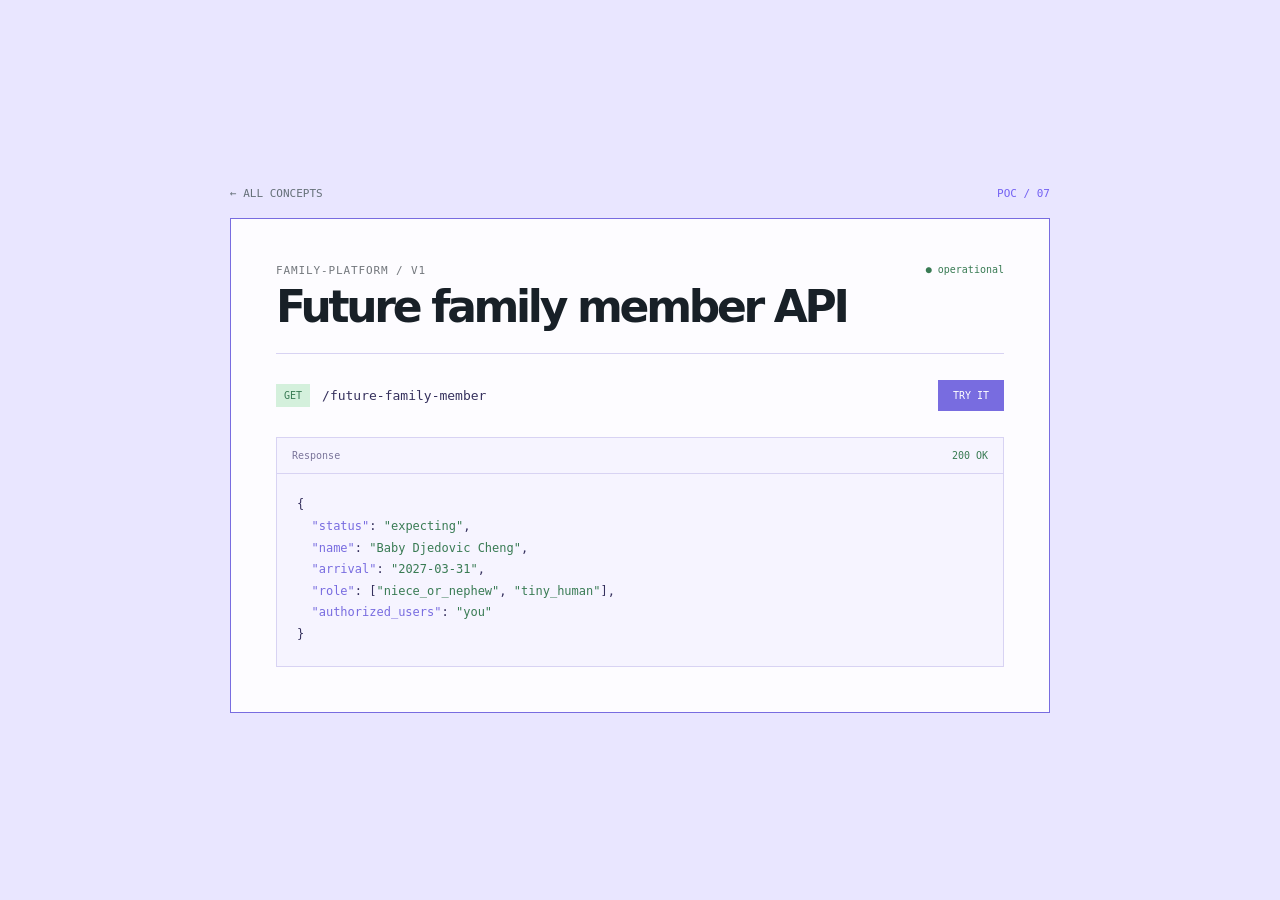
==== api.html @ eb5a40de "2026/09/02, initial commit." ====
<!doctype html>
<html lang="en">
  <head><meta charset="utf-8" /><meta name="viewport" content="width=device-width, initial-scale=1" /><title>Future family member API</title><link rel="stylesheet" href="styles.css" /></head>
  <body class="prototype-page api-page">
    <main class="prototype-wrap api-wrap">
      <nav class="prototype-nav"><a href="index.html">← All concepts</a><span class="prototype-index">POC / 07</span></nav>
      <section class="api-shell">
        <header class="api-header"><div><p class="eyebrow-mono">family-platform / v1</p><h1>Future family member API</h1></div><span class="api-status">● operational</span></header>
        <div class="api-endpoint"><span class="get-pill">GET</span><code>/future-family-member</code><button class="api-try" data-api-try>Try it</button></div>
        <div class="api-response" data-api-response><div class="api-response-top"><span>Response</span><span class="status-200">200 OK</span></div><pre><code>{
  <span class="json-key">"status"</span>: <span class="json-string">"expecting"</span>,
  <span class="json-key">"name"</span>: <span class="json-string">"Baby Djedovic Cheng"</span>,
  <span class="json-key">"arrival"</span>: <span class="json-string">"2027-03-31"</span>,
  <span class="json-key">"role"</span>: [<span class="json-string">"niece_or_nephew"</span>, <span class="json-string">"tiny_human"</span>],
  <span class="json-key">"authorized_users"</span>: <span class="json-string">"you"</span>
}</code></pre></div>
        <div class="api-reveal" data-api-reveal aria-live="polite">200 OK — Congratulations! You have been granted uncle/aunt access.</div>
      </section>
    </main>
    <script src="script.js"></script>
  </body>
</html>
---- styles.css ----
:root {
  --ink: #182027;
  --muted: #657078;
  --line: rgba(24, 32, 39, 0.14);
  --paper: #f5f5f1;
  --white: #fffefb;
  --green: #b8e5c7;
  --green-dark: #1f6a47;
  --pink: #f1c0c8;
  --purple: #7462f3;
  --mono: "DM Mono", ui-monospace, SFMono-Regular, Menlo, monospace;
  --sans: "Manrope", ui-sans-serif, system-ui, sans-serif;
}

* { box-sizing: border-box; }
html { min-width: 320px; }
body {
  margin: 0;
  color: var(--ink);
  background: var(--paper);
  font-family: var(--sans);
}
a { color: inherit; text-decoration: none; }
button, input { font: inherit; }
button { cursor: pointer; }

.hub-page { min-height: 100vh; background: #f5f5f1; }
.hub-shell { width: min(1180px, calc(100% - 40px)); margin: 0 auto; padding: 54px 0 28px; }
.hub-header { display: flex; justify-content: space-between; align-items: end; gap: 32px; padding-bottom: 48px; }
.eyebrow, .card-topline, .date-stamp span, .hub-footer, .eyebrow-mono {
  font-family: var(--mono); font-size: 11px; letter-spacing: .08em; text-transform: uppercase;
}
.eyebrow { color: var(--purple); margin: 0 0 18px; font-weight: 500; }
h1 { max-width: 700px; font-size: clamp(42px, 7vw, 82px); line-height: .98; letter-spacing: -.075em; margin: 0; font-weight: 800; }
h1 em { color: var(--purple); font-style: normal; }
.lede { color: var(--muted); max-width: 450px; line-height: 1.65; margin: 26px 0 0; font-size: 15px; }
.date-stamp { flex: 0 0 auto; border-top: 1px solid var(--ink); padding-top: 11px; min-width: 154px; }
.date-stamp span { display: block; margin-bottom: 7px; color: var(--muted); }
.date-stamp strong { font-size: 24px; letter-spacing: -.06em; }
.concept-grid { display: grid; grid-template-columns: repeat(2, minmax(0, 1fr)); gap: 18px; }
.concept-card { min-height: 350px; padding: 24px; border: 1px solid var(--ink); border-radius: 3px; display: flex; flex-direction: column; transition: transform .2s ease, box-shadow .2s ease; }
.concept-card:hover { transform: translateY(-5px); box-shadow: 7px 8px 0 var(--ink); }
.card-lilac { background: #dedaff; }.card-mint { background: #c9edd4; }.card-peach { background: #ffd7bd; }.card-blue { background: #c4e2f3; }
.card-topline { display: flex; justify-content: space-between; color: rgba(24,32,39,.7); }
.card-visual { height: 124px; margin: 30px 0 24px; display: flex; align-items: center; justify-content: center; }
.loading-mini { gap: 10px; flex-direction: column; font-family: var(--mono); }
.loading-mini i { display: block; width: 64%; height: 10px; border: 1px solid var(--ink); border-radius: 20px; position: relative; overflow: hidden; }
.loading-mini i::after { content: ""; position: absolute; inset: 0 13% 0 0; background: var(--purple); }
.loading-mini span { font-size: 11px; }
.terminal-mini { align-items: start; justify-content: center; flex-direction: column; padding-left: 16%; background: #1d2926; color: #b8e5c7; font: 13px/1.8 var(--mono); border-radius: 2px; }
.terminal-mini span:last-child { animation: blink 1s steps(1) infinite; }
.puzzle-mini { flex-direction: column; font: 19px var(--mono); letter-spacing: .2em; }.puzzle-mini small { margin-top: 16px; font: 10px var(--mono); letter-spacing: 0; }
.error-mini { flex-direction: column; align-items: start; padding-left: 17%; font-family: var(--mono); }.error-mini strong { font-size: 55px; letter-spacing: -.1em; }.error-mini span { font-size: 11px; margin-top: 5px; }
.concept-card h2 { font-size: 24px; letter-spacing: -.055em; margin: auto 0 8px; }.concept-card p { margin: 0; max-width: 420px; color: rgba(24,32,39,.72); font-size: 13px; line-height: 1.55; }.card-link { display: flex; align-items: center; justify-content: space-between; border-top: 1px solid rgba(24,32,39,.28); margin-top: 22px; padding-top: 13px; font: 11px var(--mono); text-transform: uppercase; }.card-link b { font-size: 18px; font-weight: 400; }
.hub-footer { display: flex; justify-content: space-between; gap: 20px; color: var(--muted); padding-top: 24px; font-size: 10px; }

.prototype-page { min-height: 100vh; display: grid; place-items: center; padding: 24px; }
.prototype-wrap { width: min(720px, 100%); }.prototype-nav { display: flex; justify-content: space-between; align-items: center; margin-bottom: 18px; font: 11px var(--mono); text-transform: uppercase; }.prototype-nav a { color: var(--muted); }.prototype-nav a:hover { color: var(--ink); }.prototype-index { color: var(--purple); }
.loading-page { background: #e8e5ff; }.loading-window { border: 1px solid var(--ink); background: rgba(255,255,255,.45); padding: clamp(28px, 7vw, 70px); }.window-chrome { display: flex; gap: 6px; border-bottom: 1px solid var(--line); padding-bottom: 17px; margin-bottom: clamp(44px, 10vw, 100px); }.window-chrome i { width: 8px; height: 8px; border-radius: 50%; border: 1px solid var(--ink); }.loading-window h1 { font: 500 clamp(18px, 4vw, 28px) var(--mono); letter-spacing: -.08em; margin: 0 0 45px; }.load-meta { display: flex; justify-content: space-between; font: 11px var(--mono); margin-bottom: 12px; }.load-track { height: 18px; border: 1px solid var(--ink); padding: 3px; }.load-fill { width: 0; height: 100%; background: var(--purple); transition: width .12s linear; }.load-status { display: flex; justify-content: space-between; gap: 15px; margin-top: 14px; color: var(--muted); font: 10px var(--mono); }.load-reveal { display: none; margin-top: 44px; border-top: 1px solid var(--ink); padding-top: 22px; }.load-reveal.visible { display: block; animation: rise .6s ease both; }.load-reveal p { font: 11px var(--mono); margin: 0 0 13px; color: var(--green-dark); }.load-reveal strong { display: block; font-size: clamp(28px, 6vw, 50px); letter-spacing: -.07em; line-height: 1; }

.terminal-page { background: #101815; color: #b8e5c7; }.terminal-wrap { width: min(780px, 100%); }.terminal-nav a { color: #7ea68b; }.terminal-frame { border: 1px solid #47765a; background: #0d1411; box-shadow: 0 0 0 7px rgba(71,118,90,.08); padding: clamp(18px, 5vw, 34px); }.terminal-title { display: flex; justify-content: space-between; border-bottom: 1px solid #294b36; padding-bottom: 16px; color: #7ea68b; font: 11px var(--mono); }.terminal-title b { color: #b8e5c7; font-weight: 400; }.terminal-output { min-height: 350px; padding: 25px 0 8px; font: clamp(11px, 2vw, 13px)/1.8 var(--mono); white-space: pre-wrap; }.terminal-line { min-height: 1.8em; }.terminal-line.dim { color: #7ea68b; }.terminal-line.success { color: #d0f4d9; }.terminal-form { display: flex; gap: 9px; border-top: 1px solid #294b36; padding-top: 17px; }.terminal-form span { color: #e7d38b; }.terminal-form input { flex: 1; min-width: 0; border: 0; outline: 0; color: #b8e5c7; background: transparent; font: 13px var(--mono); }.terminal-hint { margin: 20px 0 0; color: #577d63; font: 10px var(--mono); }

.puzzle-page { background: #fff8f1; }.puzzle-frame { text-align: center; padding: clamp(24px, 7vw, 65px) 18px; }.puzzle-tag { display: inline-block; border: 1px solid var(--ink); border-radius: 30px; padding: 7px 12px; font: 10px var(--mono); text-transform: uppercase; }.puzzle-frame h1 { max-width: 640px; margin: 23px auto 13px; font-size: clamp(37px, 8vw, 72px); }.puzzle-frame .intro { max-width: 470px; color: var(--muted); font-size: 14px; line-height: 1.6; margin: 0 auto 37px; }.puzzle-hints { display: flex; flex-wrap: wrap; justify-content: center; gap: 7px; margin-bottom: 35px; }.puzzle-hints span { background: #ffd7bd; padding: 8px 11px; font: 10px var(--mono); }.puzzle-form { display: flex; justify-content: center; gap: 8px; max-width: 450px; margin: auto; }.puzzle-form input { flex: 1; min-width: 0; border: 1px solid var(--ink); padding: 14px 15px; background: var(--white); outline: none; }.puzzle-form input:focus { box-shadow: 4px 4px 0 var(--ink); }.button { border: 1px solid var(--ink); background: var(--ink); color: white; padding: 0 18px; font: 11px var(--mono); text-transform: uppercase; }.attempts { color: var(--muted); font: 10px var(--mono); margin-top: 17px; }.puzzle-reveal { display: none; }.puzzle-reveal.visible { display: block; animation: rise .6s ease both; }.puzzle-reveal .sparkle { color: #f27954; font-size: 36px; }.puzzle-reveal h2 { font-size: clamp(28px, 6vw, 50px); line-height: 1; letter-spacing: -.07em; margin: 8px auto 10px; }.puzzle-reveal p { color: var(--muted); margin: 0; font-size: 13px; }

.error-page { background: #f1f3f5; color: #27313a; font-family: Arial, sans-serif; }.error-wrap { width: min(720px, 100%); }.error-shell { border: 1px solid #aeb7bf; background: #fff; padding: clamp(26px, 7vw, 70px); box-shadow: 0 8px 0 rgba(39,49,58,.08); }.error-code { font: 700 clamp(72px, 17vw, 150px)/.85 Arial, sans-serif; letter-spacing: -.09em; color: #27313a; }.error-shell h1 { font: 700 23px Arial, sans-serif; letter-spacing: -.04em; margin: 26px 0 8px; }.error-shell .error-subtitle { color: #657078; margin: 0 0 30px; font-size: 14px; }.console-log { background: #20282f; color: #dce4e9; padding: 19px; font: 12px/2 var(--mono); overflow: auto; }.console-log .red { color: #ff9d9d; }.console-log .yellow { color: #f4dc9d; }.console-log .green { color: #aee8c0; }.error-actions { display: flex; justify-content: space-between; align-items: center; gap: 18px; margin-top: 24px; font-size: 12px; }.error-actions a { color: #315f88; text-decoration: underline; }.error-actions span { color: #87919a; font: 10px var(--mono); }
.confetti-layer { position: fixed; inset: 0; pointer-events: none; overflow: hidden; z-index: 20; }.confetti-layer i { position: absolute; top: -20px; width: 8px; height: 15px; animation: confetti-fall 2.3s cubic-bezier(.2,.65,.3,1) forwards; }.confetti-layer i:nth-child(3n) { width: 5px; height: 20px; }.confetti-layer i:nth-child(4n) { border-radius: 50%; }

@keyframes blink { 50% { opacity: 0; } } @keyframes rise { from { opacity: 0; transform: translateY(10px); } to { opacity: 1; transform: translateY(0); } } @keyframes confetti-fall { to { top: 110%; transform: translate3d(40px, 0, 0) rotate(720deg); } }
@media (max-width: 680px) { .hub-shell { width: min(100% - 28px, 1180px); padding-top: 32px; }.hub-header { display: block; padding-bottom: 32px; }.date-stamp { margin-top: 28px; }.concept-grid { grid-template-columns: 1fr; }.concept-card { min-height: 320px; }.hub-footer { display: block; line-height: 2; }.hub-footer span { display: block; }.prototype-page { padding: 16px; }.prototype-nav { margin-bottom: 15px; }.terminal-output { min-height: 315px; }.error-actions { align-items: start; flex-direction: column; } }

/* Additional concept POCs */
.card-alert { background: #ffd0d0; }.card-yellow { background: #f5e6a7; }.incident-mini { flex-direction: column; align-items: start; padding-left: 18%; font: 16px var(--mono); }.incident-mini strong { color: #c74545; }.incident-mini span { font-size: 10px; margin-top: 7px; }.package-mini { flex-direction: column; align-items: start; padding-left: 17%; font: 11px var(--mono); }.package-mini strong { font-size: 42px; line-height: .8; margin: 10px 0; }.package-mini small { font-size: 10px; }.api-mini { align-items: start; justify-content: center; flex-direction: column; padding-left: 12%; font: 12px var(--mono); }.api-mini span { color: var(--green-dark); }.api-mini strong { font-weight: 400; margin-top: 9px; }.release-mini { flex-direction: column; align-items: start; padding-left: 18%; font: 14px var(--mono); }.release-mini strong { margin-top: 12px; color: var(--green-dark); }.captcha-mini { flex-direction: column; }.captcha-mini span { display: grid; place-items: center; width: 64px; height: 64px; border: 1px solid var(--ink); border-radius: 50%; font-size: 38px; }.captcha-mini small { font: 10px var(--mono); margin-top: 10px; }.ab-mini { gap: 18px; font: 17px var(--mono); }.ab-mini i { width: 70px; height: 1px; background: var(--ink); position: relative; }.ab-mini i::after { content: ""; position: absolute; left: 43%; top: -3px; width: 7px; height: 7px; border-radius: 50%; background: var(--purple); }.home-mini { flex-direction: column; }.home-mini span { font-size: 58px; line-height: .8; }.home-mini strong { margin-top: 14px; font: 11px var(--mono); }
.eyebrow-mono { color: inherit; opacity: .6; margin: 0 0 8px; }.incident-page { background: #fff0f0; }.incident-wrap { width: min(760px, 100%); }.incident-shell { border: 1px solid #cc6b6b; background: #fffafa; padding: clamp(22px, 6vw, 44px); }.incident-header { display: flex; align-items: start; gap: 12px; border-bottom: 1px solid #e8c2c2; padding-bottom: 22px; }.incident-header h1 { font-size: clamp(29px, 6vw, 49px); }.incident-dot { width: 11px; height: 11px; background: #e25b5b; border-radius: 50%; margin-top: 8px; box-shadow: 0 0 0 5px #ffe0e0; }.incident-badge { margin-left: auto; background: #e25b5b; color: white; padding: 6px 8px; font: 10px var(--mono); }.incident-alert { display: flex; gap: 15px; align-items: center; background: #ffe0e0; margin: 27px 0; padding: 17px; }.incident-alert > span { display: grid; place-items: center; width: 27px; height: 27px; border-radius: 50%; background: #e25b5b; color: white; font-weight: 800; }.incident-alert strong, .incident-alert small { display: block; }.incident-alert small { color: #8b5555; margin-top: 4px; font-size: 12px; }.incident-grid { display: grid; grid-template-columns: repeat(3, 1fr); gap: 15px; border-bottom: 1px solid #e8c2c2; padding-bottom: 25px; }.incident-grid strong, .incident-label { display: block; }.incident-label { color: #a27777; font: 10px var(--mono); text-transform: uppercase; margin-bottom: 8px; }.incident-grid strong { font: 12px var(--mono); }.incident-log { color: #795858; font: 11px/1.7 var(--mono); margin: 23px 0; }.incident-log p { margin: 6px 0; }.incident-log b { color: #c74545; margin-right: 10px; }.incident-button { background: #c74545; border-color: #c74545; }.incident-reveal { display: none; border-top: 1px solid #cc6b6b; margin-top: 27px; padding-top: 23px; }.incident-reveal.visible { display: block; animation: rise .5s ease both; }.incident-reveal > span, .package-reveal > span, .captcha-reveal > span, .home-reveal > span { color: #c74545; font: 10px var(--mono); }.incident-reveal h2 { font-size: clamp(28px, 6vw, 52px); line-height: .98; letter-spacing: -.07em; margin: 12px 0; }.incident-reveal p { color: #795858; font: 11px/1.7 var(--mono); }
.package-page { background: #f9f4de; }.package-wrap { width: min(720px, 100%); }.package-shell { border: 1px solid #837846; background: #fffdf1; padding: clamp(22px, 6vw, 48px); }.package-brand { display: flex; justify-content: space-between; align-items: baseline; border-bottom: 1px solid #d9d0a8; padding-bottom: 20px; }.package-brand > span { font: 700 25px var(--sans); letter-spacing: -.08em; }.brand-dot { color: #e08b35; }.package-brand small, .package-number span, .package-route small, .package-reveal > span { font: 10px var(--mono); letter-spacing: .08em; color: #887d50; }.package-number { margin: 28px 0; }.package-number span, .package-number strong { display: block; }.package-number strong { font: 17px var(--mono); margin-top: 6px; }.package-route { display: flex; align-items: center; justify-content: space-between; gap: 18px; margin-bottom: 33px; }.package-route div { flex: 1; }.package-route strong, .package-route small { display: block; }.package-route strong { margin-top: 8px; font-size: 15px; }.package-route > b { font-size: 30px; font-weight: 400; color: #e08b35; }.package-progress { height: 6px; background: #e9e2c2; }.package-progress-fill { width: 10%; height: 100%; background: #e08b35; transition: width .4s ease; }.package-steps { display: grid; grid-template-columns: repeat(5, 1fr); gap: 8px; margin: 27px 0 33px; }.package-steps > div { color: #a39a76; font: 10px/1.35 var(--mono); }.package-steps i { display: block; width: 11px; height: 11px; border-radius: 50%; border: 2px solid currentColor; margin-bottom: 10px; }.package-steps .active, .package-steps .done { color: #e08b35; }.package-steps .done i, .package-steps .active i { background: currentColor; }.package-steps span, .package-steps small { display: block; }.package-steps small { margin-top: 5px; opacity: .75; }.package-button { width: 100%; border: 1px solid #837846; padding: 13px; background: transparent; color: #5c542e; font: 11px var(--mono); text-transform: uppercase; }.package-button b { font-size: 17px; margin-left: 8px; }.package-reveal { display: none; border-top: 1px solid #d9d0a8; margin-top: 27px; padding-top: 23px; }.package-reveal.visible { display: block; animation: rise .5s ease both; }.package-reveal strong, .package-reveal small { display: block; }.package-reveal strong { color: #5c542e; font-size: clamp(22px, 5vw, 37px); letter-spacing: -.06em; margin: 9px 0; }.package-reveal small { color: #887d50; font: 11px var(--mono); }
.api-page { background: #e9e6ff; }.api-wrap { width: min(820px, 100%); }.api-shell { border: 1px solid #786ce0; background: #fdfcff; padding: clamp(22px, 6vw, 45px); }.api-header { display: flex; justify-content: space-between; align-items: start; border-bottom: 1px solid #d8d3f3; padding-bottom: 25px; }.api-header h1 { font-size: clamp(27px, 5vw, 44px); }.api-status { color: #397b54; font: 10px var(--mono); }.api-endpoint { display: flex; align-items: center; gap: 12px; padding: 26px 0; }.get-pill { background: #d4f0dc; color: #397b54; padding: 6px 8px; font: 10px var(--mono); }.api-endpoint code { color: #35305d; font: 13px var(--mono); }.api-try { margin-left: auto; border: 1px solid #786ce0; background: #786ce0; color: white; padding: 9px 14px; font: 10px var(--mono); text-transform: uppercase; }.api-response { border: 1px solid #d8d3f3; background: #f6f4ff; }.api-response-top { display: flex; justify-content: space-between; padding: 12px 15px; border-bottom: 1px solid #d8d3f3; color: #7a749a; font: 10px var(--mono); }.status-200 { color: #397b54; }.api-response pre { overflow: auto; padding: 20px; margin: 0; color: #35305d; font: 12px/1.8 var(--mono); }.json-key { color: #786ce0; }.json-string { color: #397b54; }.api-reveal { display: none; background: #d4f0dc; color: #245d3b; margin-top: 18px; padding: 14px; font: 11px var(--mono); }.api-reveal.visible { display: block; animation: rise .4s ease both; }
.release-page { background: #e4f4ea; }.release-wrap { width: min(780px, 100%); }.release-shell { border: 1px solid #4b845f; background: #fafffb; padding: clamp(22px, 6vw, 48px); }.release-header { display: flex; justify-content: space-between; align-items: start; border-bottom: 1px solid #c2dfca; padding-bottom: 23px; }.release-header h1 { font-size: clamp(35px, 7vw, 61px); }.release-date { text-align: right; color: #397b54; font: 10px/1.6 var(--mono); }.release-banner { display: flex; gap: 15px; align-items: center; margin: 27px 0; background: #d4f0dc; padding: 17px; }.release-banner > span { color: #397b54; font-size: 25px; }.release-banner strong, .release-banner small { display: block; }.release-banner small { color: #5c8066; margin-top: 4px; font-size: 12px; }.release-columns { display: grid; grid-template-columns: 1fr 1fr; gap: 35px; border-bottom: 1px solid #c2dfca; padding: 8px 0 27px; }.release-columns h2 { font: 11px var(--mono); text-transform: uppercase; color: #397b54; }.release-columns p { font-size: 13px; }.release-columns p b { display: inline-block; width: 24px; color: #397b54; font: 18px var(--mono); }.release-button { margin-top: 25px; background: #397b54; border-color: #397b54; }.release-reveal { display: none; color: #245d3b; margin-top: 22px; padding-top: 20px; border-top: 1px solid #c2dfca; font: 11px var(--mono); }.release-reveal.visible { display: block; animation: rise .4s ease both; }
.captcha-page { background: #f1f3f5; }.captcha-wrap { width: min(550px, 100%); }.captcha-shell { border: 1px solid #aeb7bf; background: #fff; box-shadow: 0 7px 0 rgba(39,49,58,.08); }.captcha-top { display: flex; justify-content: space-between; gap: 15px; padding: 23px; background: #315f88; color: white; }.captcha-top h1 { font: 700 23px Arial, sans-serif; letter-spacing: -.04em; }.captcha-top p { margin: 8px 0 0; font-size: 12px; }.captcha-mark { font-size: 37px; opacity: .7; }.captcha-grid { display: grid; grid-template-columns: repeat(3, 1fr); gap: 4px; padding: 4px; background: #d3d8dc; }.captcha-grid button { aspect-ratio: 1.25; border: 0; background: #edf0f2; color: #657078; font-size: clamp(26px, 8vw, 48px); transition: background .15s, color .15s; }.captcha-grid button:nth-child(2n) { background: #e1e6e9; }.captcha-grid button.selected { background: #bcd9ec; color: #315f88; box-shadow: inset 0 0 0 4px #315f88; }.captcha-footer { display: flex; justify-content: space-between; align-items: center; padding: 18px 23px; color: #657078; font: 11px var(--mono); }.captcha-footer .button { background: #315f88; border-color: #315f88; padding: 10px 15px; }.captcha-reveal { display: none; text-align: center; padding: 31px 23px 35px; border-top: 1px solid #d3d8dc; }.captcha-reveal.visible { display: block; animation: rise .5s ease both; }.captcha-reveal > span { color: #397b54; }.captcha-reveal h2 { font: 700 clamp(24px, 6vw, 40px)/1 Arial, sans-serif; letter-spacing: -.05em; margin: 13px 0; }.captcha-reveal p { color: #657078; font-size: 12px; }
.ab-page { background: #dff0fa; }.ab-wrap { width: min(800px, 100%); }.ab-shell { text-align: center; }.ab-shell h1 { margin: 18px auto 13px; max-width: 650px; font-size: clamp(35px, 7vw, 66px); }.ab-intro { color: #526977; font-size: 14px; margin: 0 auto 35px; }.ab-options { display: grid; grid-template-columns: 1fr 1fr; gap: 15px; }.ab-options button { min-height: 220px; display: flex; flex-direction: column; align-items: start; justify-content: space-between; text-align: left; border: 1px solid #294e65; padding: 22px; background: #f9fdff; color: #294e65; transition: transform .2s, box-shadow .2s; }.ab-options button:hover { transform: translateY(-4px); box-shadow: 5px 5px 0 #294e65; }.ab-options button:last-child { background: #294e65; color: white; }.variant-label { font: 10px var(--mono); opacity: .7; }.ab-options strong { font-size: clamp(25px, 5vw, 40px); letter-spacing: -.07em; line-height: .95; }.ab-options small { font: 10px var(--mono); opacity: .7; }.ab-result { display: none; margin-top: 25px; padding: 25px; background: #f9fdff; border: 1px solid #294e65; }.ab-result.visible { display: block; animation: rise .5s ease both; }.ab-chart { display: flex; align-items: end; justify-content: center; gap: 7px; height: 45px; margin-bottom: 18px; }.ab-chart i { width: 12px; height: 25px; background: #7462f3; animation: bar-grow .7s ease both; }.ab-chart i:nth-child(2) { height: 34px; animation-delay: .1s; }.ab-chart i:nth-child(3) { height: 20px; animation-delay: .2s; }.ab-chart i:nth-child(4) { height: 40px; animation-delay: .3s; }.ab-chart i:nth-child(5) { height: 31px; animation-delay: .4s; }.ab-result > span, .ab-result > strong, .ab-result > small { display: block; font: 11px var(--mono); }.ab-result > strong { color: #397b54; margin-top: 8px; }.ab-result h2 { font-size: clamp(27px, 6vw, 47px); line-height: .95; letter-spacing: -.07em; margin: 18px 0 11px; }.ab-result > small { color: #526977; }.home-page { background: #f9efc7; }.home-wrap { width: min(800px, 100%); }.home-shell { border: 1px solid #82723a; background: #fffdf1; padding: clamp(22px, 6vw, 48px); }.home-header { display: flex; justify-content: space-between; align-items: start; border-bottom: 1px solid #ded3a7; padding-bottom: 24px; }.home-header h1 { font-size: clamp(30px, 6vw, 50px); }.home-weather { color: #82723a; font: 11px var(--mono); }.home-grid { display: grid; grid-template-columns: repeat(2, 1fr); gap: 11px; padding: 25px 0; }.device-card { min-height: 140px; border: 1px solid #ded3a7; padding: 17px; display: flex; flex-direction: column; justify-content: space-between; color: #61562e; }.device-card > span { font-size: 28px; }.device-card strong { font-size: 14px; }.device-card small { font: 10px var(--mono); }.device-card .online { color: #397b54; }.device-card .offline { color: #b85b51; }.new-device { background: #fff5c8; border-style: dashed; }.new-device.scanned { background: #d4f0dc; border-color: #397b54; }.home-scan { background: #82723a; border-color: #82723a; }.home-reveal { display: none; border-top: 1px solid #ded3a7; margin-top: 25px; padding-top: 24px; }.home-reveal.visible { display: block; animation: rise .5s ease both; }.home-reveal > span { color: #397b54; }.home-reveal h2 { font-size: clamp(32px, 7vw, 58px); letter-spacing: -.07em; margin: 9px 0; }.home-reveal p { color: #61562e; font: 11px/1.7 var(--mono); }
@keyframes bar-grow { from { transform: scaleY(0); transform-origin: bottom; } to { transform: scaleY(1); transform-origin: bottom; } }
@media (max-width: 540px) { .incident-grid, .release-columns { grid-template-columns: 1fr; gap: 18px; }.package-steps { gap: 4px; }.package-steps > div { font-size: 8px; }.ab-options { grid-template-columns: 1fr; }.ab-options button { min-height: 150px; }.api-endpoint { flex-wrap: wrap; }.api-try { margin-left: 0; } }
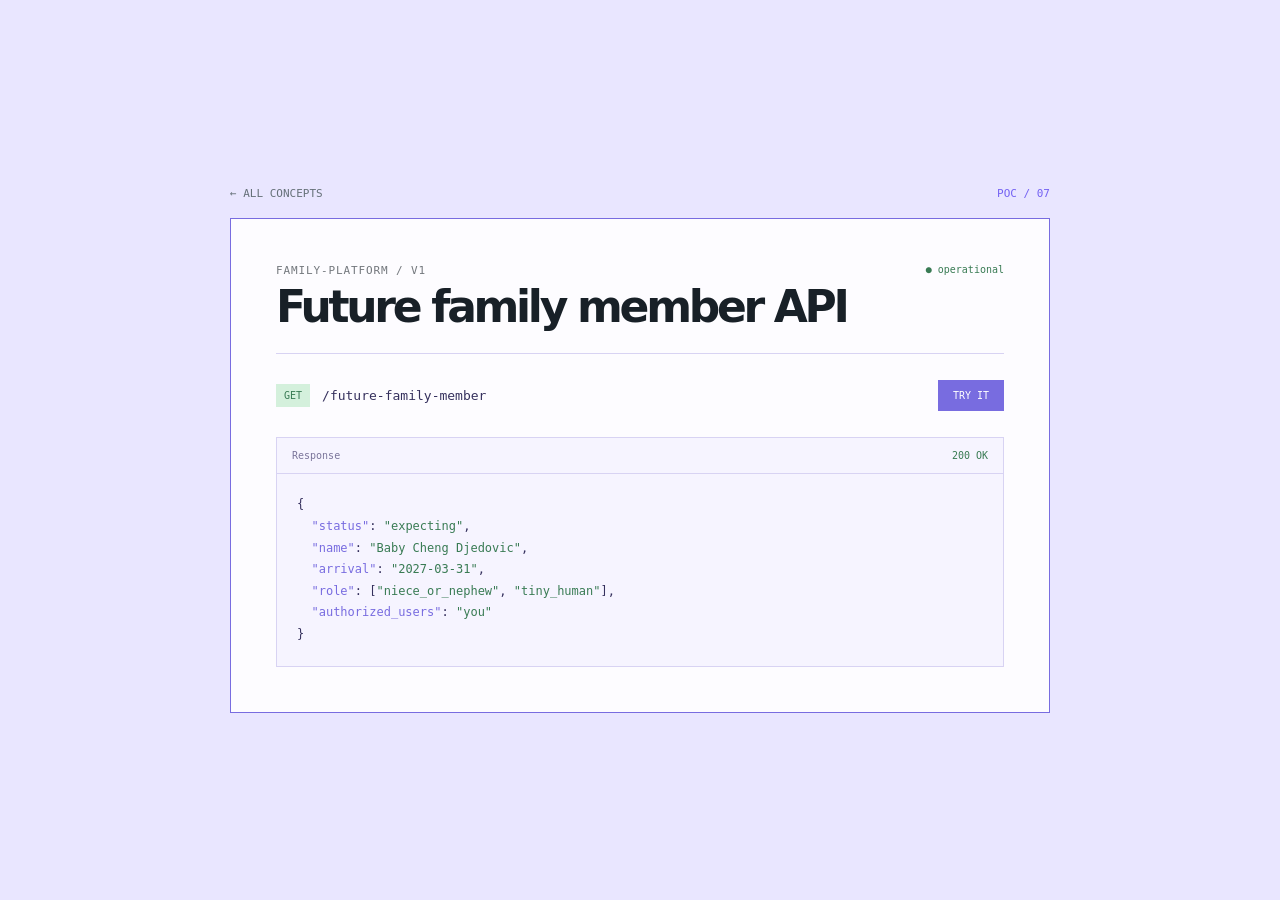
==== commit 26eb44c3: "2026/09/02, change last name." ====
--- a/api.html
+++ b/api.html
@@ -9,7 +9,7 @@
         <div class="api-endpoint"><span class="get-pill">GET</span><code>/future-family-member</code><button class="api-try" data-api-try>Try it</button></div>
         <div class="api-response" data-api-response><div class="api-response-top"><span>Response</span><span class="status-200">200 OK</span></div><pre><code>{
   <span class="json-key">"status"</span>: <span class="json-string">"expecting"</span>,
-  <span class="json-key">"name"</span>: <span class="json-string">"Baby Djedovic Cheng"</span>,
+  <span class="json-key">"name"</span>: <span class="json-string">"Baby Cheng Djedovic"</span>,
   <span class="json-key">"arrival"</span>: <span class="json-string">"2027-03-31"</span>,
   <span class="json-key">"role"</span>: [<span class="json-string">"niece_or_nephew"</span>, <span class="json-string">"tiny_human"</span>],
   <span class="json-key">"authorized_users"</span>: <span class="json-string">"you"</span>
